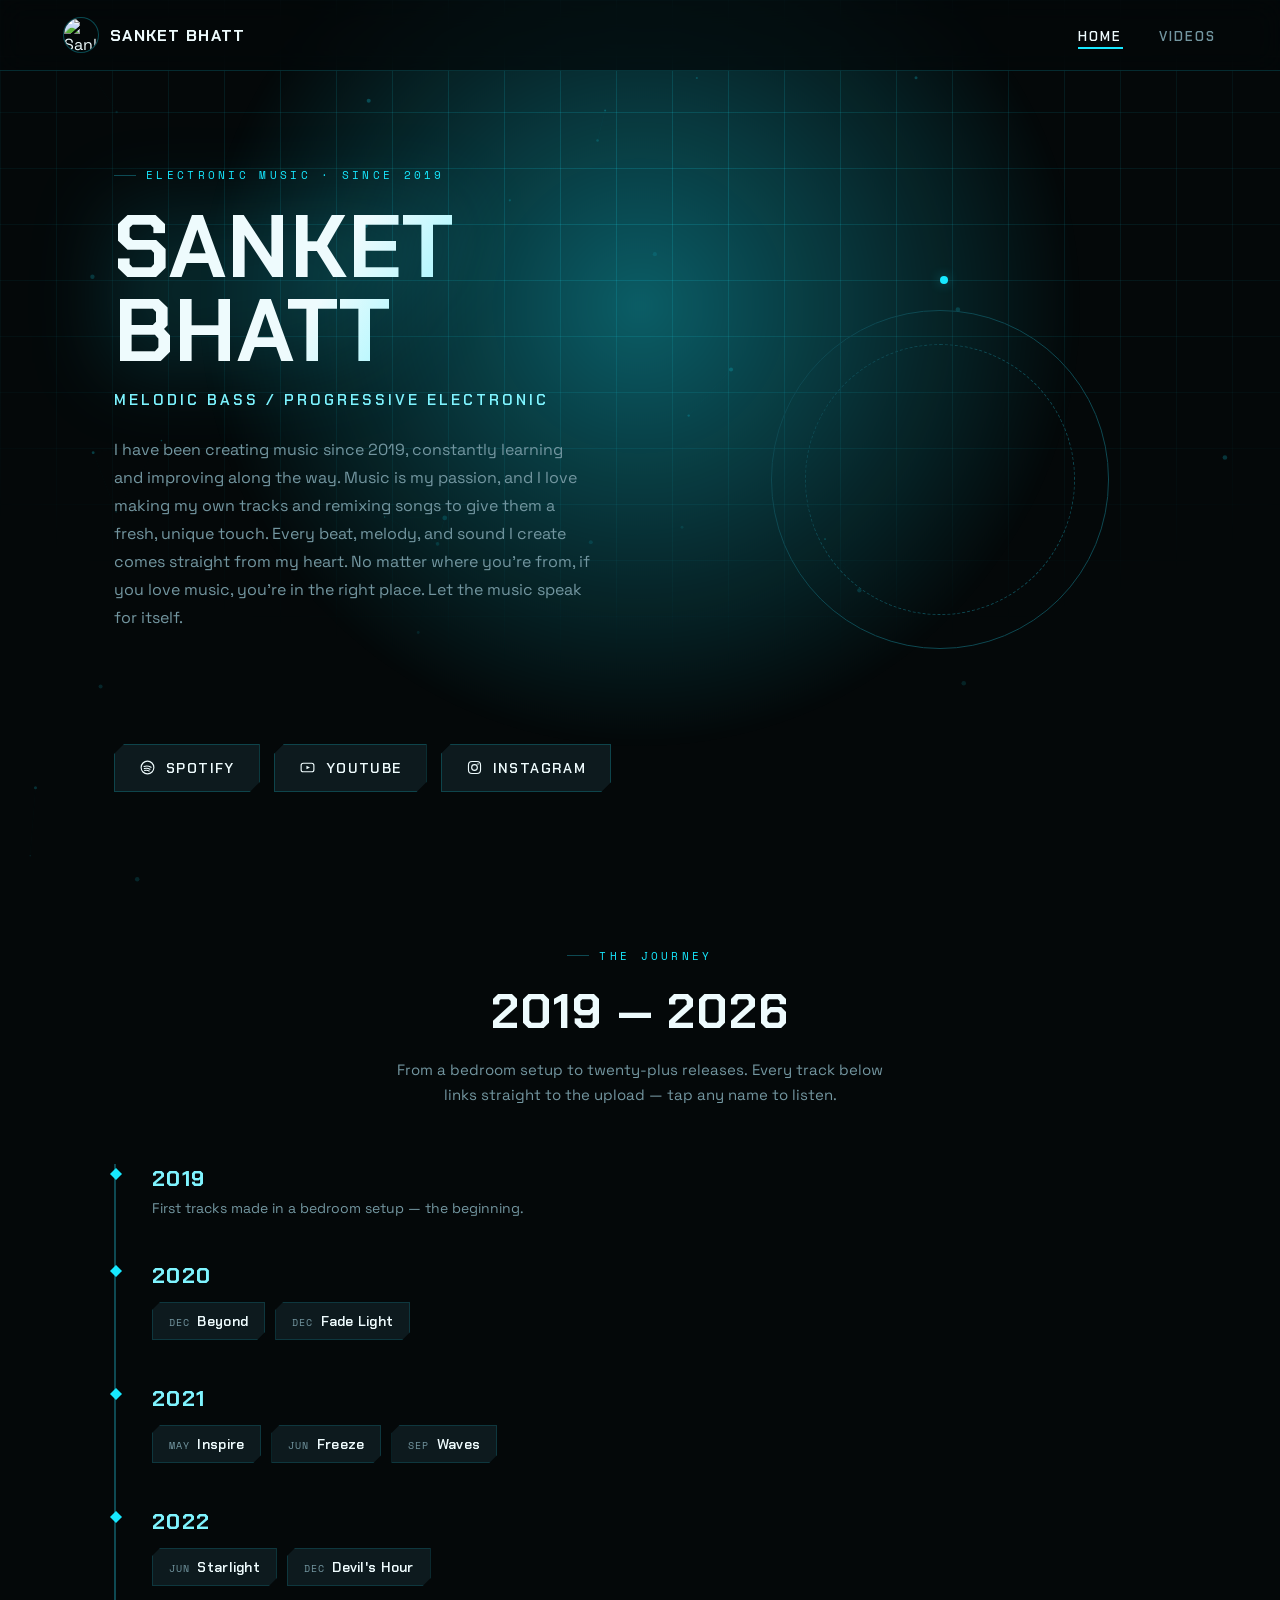
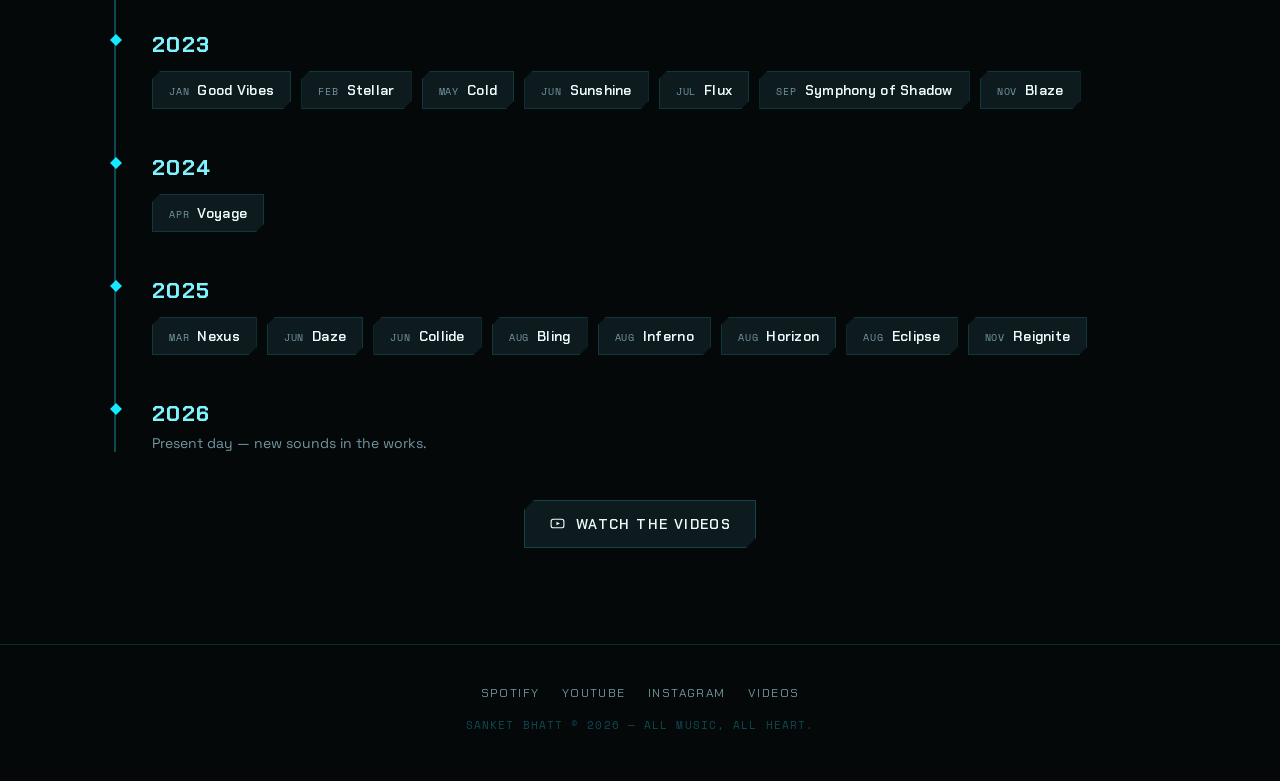
==== index.html @ 95d2f372 "First commit for whole website" ====
<!DOCTYPE html>
<html lang="en">
<head>
<meta charset="UTF-8">
<meta name="viewport" content="width=device-width, initial-scale=1.0">
<title>Sanket Bhatt — Electronic Music</title>
<meta name="description" content="Sanket Bhatt — melodic bass and progressive electronic music since 2019. Listen on Spotify, YouTube and Instagram.">
<link rel="icon" href="assets/badge.webp">
<link rel="preconnect" href="https://fonts.googleapis.com">
<link rel="preconnect" href="https://fonts.gstatic.com" crossorigin>
<link href="https://fonts.googleapis.com/css2?family=Chakra+Petch:wght@500;600;700&family=Space+Grotesk:wght@400;500&family=Space+Mono:wght@400;700&display=swap" rel="stylesheet">
<link rel="stylesheet" href="style.css">
</head>
<body>

<div class="grid-bg"></div>
<div class="glow-top"></div>
<canvas id="ambient-canvas"></canvas>

<nav>
  <a class="nav-brand" href="index.html">
    <img src="assets/badge.webp" alt="Sanket Bhatt">
    <span>Sanket Bhatt</span>
  </a>
  <ul class="nav-links">
    <li><a href="index.html">Home</a></li>
    <li><a href="videos.html">Videos</a></li>
  </ul>
</nav>

<main>

  <section class="hero">
    <div class="hero-left">
      <div class="eyebrow">Electronic Music &middot; Since 2019</div>
      <h1 class="display">Sanket<br>Bhatt</h1>
      <div class="subhead">Melodic Bass / Progressive Electronic</div>
      <p class="bio">I have been creating music since 2019, constantly learning and improving along the way. Music is my passion, and I love making my own tracks and remixing songs to give them a fresh, unique touch. Every beat, melody, and sound I create comes straight from my heart. No matter where you're from, if you love music, you're in the right place. Let the music speak for itself.</p>

      <div class="waveform" id="waveform"></div>

      <div class="platforms">
        <a class="platform-btn" href="https://open.spotify.com/artist/1VACsWTrn2zGETTrijTl0z?si=lRrB42oaTxKC2kicAt6q9Q" target="_blank" rel="noopener">
          <svg viewBox="0 0 24 24" fill="none" stroke="currentColor" stroke-width="1.6"><circle cx="12" cy="12" r="9"/><path d="M7 10.5c3-1 7-.6 10 1.2M7.5 13.5c2.5-.8 5.8-.4 8 .9M8 16.3c2-.6 4.6-.3 6.3.7" stroke-linecap="round"/></svg>
          Spotify
        </a>
        <a class="platform-btn" href="https://www.youtube.com/@Sanket_Bhatt" target="_blank" rel="noopener">
          <svg viewBox="0 0 24 24" fill="none" stroke="currentColor" stroke-width="1.6"><rect x="3" y="6" width="18" height="12" rx="3"/><path d="M10.5 9.5l5 2.5-5 2.5z" fill="currentColor" stroke="none"/></svg>
          YouTube
        </a>
        <a class="platform-btn" href="https://instagram.com/sanket_1225" target="_blank" rel="noopener">
          <svg viewBox="0 0 24 24" fill="none" stroke="currentColor" stroke-width="1.6"><rect x="3.5" y="3.5" width="17" height="17" rx="5"/><circle cx="12" cy="12" r="4"/><circle cx="17" cy="7" r="1" fill="currentColor" stroke="none"/></svg>
          Instagram
        </a>
      </div>
    </div>

    <div class="hero-right">
      <div class="mark-stage">
        <div class="mark-ring r2"></div>
        <div class="mark-ring r3"></div>
        <div class="mark-orbit-dot"></div>
        <img class="mark-img" src="assets/mark.webp" alt="">
      </div>
    </div>
  </section>

  <section class="section" id="journey">
    <div class="section-head reveal">
      <div class="eyebrow">The Journey</div>
      <h2 class="display">2019 — 2026</h2>
      <p>From a bedroom setup to twenty-plus releases. Every track below links straight to the upload — tap any name to listen.</p>
    </div>

    <div class="timeline" id="timeline"></div>

    <div class="timeline-cta reveal">
      <a class="platform-btn" href="videos.html">
        <svg viewBox="0 0 24 24" fill="none" stroke="currentColor" stroke-width="1.6"><rect x="3" y="6" width="18" height="12" rx="3"/><path d="M10.5 9.5l5 2.5-5 2.5z" fill="currentColor" stroke="none"/></svg>
        Watch the videos
      </a>
    </div>
  </section>

</main>

<footer>
  <div class="foot-links">
    <a href="https://open.spotify.com/artist/1VACsWTrn2zGETTrijTl0z?si=lRrB42oaTxKC2kicAt6q9Q" target="_blank" rel="noopener">Spotify</a>
    <a href="https://www.youtube.com/@Sanket_Bhatt" target="_blank" rel="noopener">YouTube</a>
    <a href="https://instagram.com/sanket_1225" target="_blank" rel="noopener">Instagram</a>
    <a href="videos.html">Videos</a>
  </div>
  <div class="copy">Sanket Bhatt &copy; 2026 &mdash; All music, all heart.</div>
</footer>

<script src="script.js"></script>
</body>
</html>
---- style.css ----
:root{
  --bg:#040809;
  --bg-alt:#0a1417;
  --bg-raised:#0d1a1e;
  --cyan:#17e8ff;
  --cyan-2:#7ff4ff;
  --cyan-dim:#0e4952;
  --violet:#7c6bff;
  --text:#eefbfd;
  --text-muted:#7396a0;
  --line:rgba(23,232,255,0.16);
  --glow:rgba(23,232,255,0.38);
  --maxw:1180px;
}
*{box-sizing:border-box; margin:0; padding:0;}
html{scroll-behavior:smooth;}
body{
  background:var(--bg);
  color:var(--text);
  font-family:'Space Grotesk', sans-serif;
  min-height:100vh;
  overflow-x:hidden;
  position:relative;
}
::selection{background:var(--cyan); color:#020506;}
a{color:inherit;}
img{display:block; max-width:100%;}

.display{
  font-family:'Chakra Petch', sans-serif;
  font-weight:700;
  text-transform:uppercase;
}

/* ambient grid */
.grid-bg{
  position:fixed; inset:0; z-index:0; pointer-events:none;
  background-image:
    linear-gradient(var(--line) 1px, transparent 1px),
    linear-gradient(90deg, var(--line) 1px, transparent 1px);
  background-size:56px 56px;
  mask-image:radial-gradient(ellipse 90% 70% at 50% 20%, black 5%, transparent 78%);
}
.glow-top{
  position:fixed; top:-16%; left:50%; transform:translateX(-50%);
  width:1100px; height:900px; max-width:180vw;
  background:radial-gradient(circle, var(--glow) 0%, transparent 62%);
  z-index:0; pointer-events:none; filter:blur(6px);
}

/* ambient canvas fills full width, gives desktop life */
#ambient-canvas{
  position:fixed; inset:0; z-index:0; pointer-events:none;
  width:100%; height:100%;
  opacity:0.55;
}

/* NAV */
nav{
  position:sticky; top:0; z-index:50;
  display:flex; align-items:center; justify-content:space-between;
  padding:18px clamp(20px,5vw,64px);
  background:rgba(4,8,9,0.72);
  backdrop-filter:blur(14px);
  -webkit-backdrop-filter:blur(14px);
  border-bottom:1px solid var(--line);
}
.nav-brand{
  display:flex; align-items:center; gap:12px;
  text-decoration:none;
}
.nav-brand img{ width:34px; height:34px; border-radius:50%; box-shadow:0 0 0 1px rgba(23,232,255,0.3);}
.nav-brand span{
  font-family:'Chakra Petch', sans-serif;
  font-weight:700;
  font-size:16px;
  letter-spacing:0.08em;
  text-transform:uppercase;
}
.nav-links{
  display:flex; gap:clamp(18px,3vw,36px);
  list-style:none;
}
.nav-links a{
  font-family:'Chakra Petch', sans-serif;
  font-weight:600;
  font-size:13px;
  letter-spacing:0.16em;
  text-transform:uppercase;
  text-decoration:none;
  color:var(--text-muted);
  position:relative;
  padding-bottom:4px;
  transition:color 0.2s ease;
}
.nav-links a::after{
  content:'';
  position:absolute; left:0; bottom:0;
  width:0; height:2px;
  background:var(--cyan);
  transition:width 0.25s ease;
}
.nav-links a:hover, .nav-links a.active{ color:var(--text); }
.nav-links a:hover::after, .nav-links a.active::after{ width:100%; }

main{ position:relative; z-index:1; }

/* HERO */
.hero{
  max-width:var(--maxw);
  margin:0 auto;
  padding:clamp(48px,8vw,96px) clamp(20px,5vw,64px) clamp(64px,8vw,100px);
  display:grid;
  grid-template-columns:1.1fr 0.9fr;
  gap:48px;
  align-items:center;
  min-height:78vh;
}
@media (max-width:880px){
  .hero{ grid-template-columns:1fr; text-align:center; min-height:auto; padding-top:56px; }
}

.hero-left{ display:flex; flex-direction:column; }
@media (max-width:880px){ .hero-left{ align-items:center; } }

.eyebrow{
  font-family:'Space Mono', monospace;
  font-size:11px;
  letter-spacing:0.3em;
  text-transform:uppercase;
  color:var(--cyan);
  margin-bottom:22px;
  display:flex; align-items:center; gap:10px;
}
.eyebrow::before{ content:''; width:22px; height:1px; background:var(--cyan-dim); }

.hero-left h1{
  font-family:'Chakra Petch', sans-serif;
  font-weight:700;
  font-size:clamp(46px,7vw,88px);
  letter-spacing:0.01em;
  text-transform:uppercase;
  line-height:0.96;
  background:linear-gradient(120deg, var(--text) 40%, var(--cyan-2) 70%, var(--cyan) 100%);
  -webkit-background-clip:text;
  background-clip:text;
  color:transparent;
  filter:drop-shadow(0 0 44px var(--glow));
}

.hero-left .subhead{
  font-family:'Chakra Petch', sans-serif;
  font-weight:600;
  font-size:15px;
  letter-spacing:0.2em;
  text-transform:uppercase;
  color:var(--cyan-2);
  margin-top:16px;
}

.hero-left .bio{
  margin-top:26px;
  font-size:16px;
  line-height:1.75;
  color:var(--text-muted);
  max-width:480px;
}
@media (max-width:880px){ .hero-left .bio{ max-width:520px; } }

.waveform{
  display:flex; align-items:center; gap:4px;
  height:44px; margin:36px 0 4px;
}
@media (max-width:880px){ .waveform{ justify-content:center; } }
.waveform span{
  display:block; width:3px; border-radius:2px;
  background:linear-gradient(180deg, var(--cyan-2), var(--cyan-dim));
  animation:bounce 1.4s ease-in-out infinite;
}
@keyframes bounce{
  0%,100%{ height:6px; opacity:0.45; }
  50%{ height:44px; opacity:1; }
}

.platforms{
  display:flex; flex-wrap:wrap; gap:14px; margin-top:28px;
}
@media (max-width:880px){ .platforms{ justify-content:center; } }
.platform-btn{
  display:flex; align-items:center; gap:10px;
  padding:14px 24px;
  background:var(--bg-raised);
  border:1px solid rgba(23,232,255,0.2);
  color:var(--text);
  text-decoration:none;
  font-family:'Chakra Petch', sans-serif;
  font-weight:600;
  font-size:14px;
  letter-spacing:0.1em;
  text-transform:uppercase;
  clip-path:polygon(10px 0, 100% 0, 100% calc(100% - 10px), calc(100% - 10px) 100%, 0 100%, 0 10px);
  transition:background 0.25s ease, border-color 0.25s ease, transform 0.25s ease, box-shadow 0.25s ease;
}
.platform-btn svg{ width:17px; height:17px; flex-shrink:0; }
.platform-btn:hover{
  background:rgba(23,232,255,0.1);
  border-color:var(--cyan);
  transform:translateY(-2px);
  box-shadow:0 10px 28px -10px var(--glow);
}

/* hero right: animated mark stage */
.hero-right{
  position:relative;
  display:flex; align-items:center; justify-content:center;
  min-height:380px;
}
@media (max-width:880px){ .hero-right{ min-height:220px; margin-top:8px; } }
.mark-stage{
  position:relative;
  width:min(420px, 90%);
  aspect-ratio:1/1;
  display:flex; align-items:center; justify-content:center;
}
.mark-ring{
  position:absolute; inset:0;
  border-radius:50%;
  border:1px solid var(--cyan-dim);
}
.mark-ring.r2{ inset:34px; animation:spin-slow 40s linear infinite; }
.mark-ring.r3{ inset:68px; animation:spin-slow-rev 60s linear infinite; border-style:dashed; }
@keyframes spin-slow{ to{ transform:rotate(360deg); } }
@keyframes spin-slow-rev{ to{ transform:rotate(-360deg); } }
.mark-img{
  width:56%;
  filter:drop-shadow(0 0 32px var(--glow));
  transition:transform 0.15s ease-out;
  position:relative; z-index:2;
}
.mark-orbit-dot{
  position:absolute; width:8px; height:8px; border-radius:50%;
  background:var(--cyan); box-shadow:0 0 12px var(--glow);
  top:0; left:50%;
  animation:orbit 8s linear infinite;
}
@keyframes orbit{
  from{ transform:rotate(0deg) translateX(200px) rotate(0deg); }
  to{ transform:rotate(360deg) translateX(200px) rotate(-360deg); }
}
@media (max-width:880px){ .mark-orbit-dot{ animation:orbit-sm 8s linear infinite; } }
@keyframes orbit-sm{
  from{ transform:rotate(0deg) translateX(120px) rotate(0deg); }
  to{ transform:rotate(360deg) translateX(120px) rotate(-360deg); }
}

/* SECTION shared */
.section{
  max-width:var(--maxw);
  margin:0 auto;
  padding:56px clamp(20px,5vw,64px) 96px;
}
.section-head{
  display:flex; flex-direction:column; align-items:center;
  text-align:center;
  margin-bottom:56px;
}
.section-head .eyebrow{ margin-bottom:16px; justify-content:center; }
.section-head h2{
  font-family:'Chakra Petch', sans-serif;
  font-weight:700;
  font-size:clamp(30px,5vw,48px);
  text-transform:uppercase;
  letter-spacing:0.02em;
}
.section-head p{
  margin-top:14px;
  color:var(--text-muted);
  max-width:520px;
  font-size:15px;
  line-height:1.7;
}

.reveal{
  opacity:0; transform:translateY(24px);
  transition:opacity 0.7s ease, transform 0.7s ease;
}
.reveal.in-view{ opacity:1; transform:translateY(0); }

/* TIMELINE */
.timeline{
  position:relative;
  padding-left:28px;
  border-left:2px solid var(--cyan-dim);
}
@media (min-width:640px){ .timeline{ padding-left:36px; } }

.timeline-year{
  position:relative;
  margin-bottom:44px;
}
.timeline-year:last-child{ margin-bottom:0; }
.timeline-year::before{
  content:'';
  position:absolute;
  left:-34px; top:4px;
  width:12px; height:12px;
  background:var(--cyan);
  clip-path:polygon(50% 0, 100% 50%, 50% 100%, 0 50%);
  box-shadow:0 0 14px var(--glow);
}
@media (min-width:640px){ .timeline-year::before{ left:-42px; } }

.timeline-year h3{
  font-family:'Chakra Petch', sans-serif;
  font-weight:700;
  font-size:22px;
  letter-spacing:0.06em;
  color:var(--cyan-2);
  margin-bottom:6px;
}
.timeline-year .milestone{
  color:var(--text-muted);
  font-size:14px;
  font-style:normal;
}
.song-row{
  display:flex; flex-wrap:wrap; gap:10px;
  margin-top:12px;
}
.song-chip{
  display:inline-flex; align-items:baseline; gap:8px;
  padding:9px 16px;
  background:var(--bg-raised);
  border:1px solid rgba(23,232,255,0.14);
  text-decoration:none;
  color:var(--text);
  font-size:14px;
  clip-path:polygon(8px 0, 100% 0, 100% calc(100% - 8px), calc(100% - 8px) 100%, 0 100%, 0 8px);
  transition:border-color 0.2s ease, background 0.2s ease, transform 0.2s ease;
}
.song-chip .month{
  font-family:'Space Mono', monospace;
  font-size:10px;
  letter-spacing:0.08em;
  color:var(--text-muted);
  text-transform:uppercase;
}
.song-chip .name{
  font-family:'Chakra Petch', sans-serif;
  font-weight:600;
  letter-spacing:0.02em;
}
.song-chip:hover{
  border-color:var(--cyan);
  background:rgba(23,232,255,0.08);
  transform:translateY(-2px);
}

.timeline-cta{
  margin-top:48px;
  display:flex; justify-content:center;
}

/* VIDEO GRID */
.video-grid{
  display:grid;
  grid-template-columns:repeat(auto-fill, minmax(260px, 1fr));
  gap:22px;
}
.video-card{
  text-decoration:none;
  color:var(--text);
  background:var(--bg-raised);
  border:1px solid rgba(23,232,255,0.12);
  overflow:hidden;
  transition:border-color 0.25s ease, transform 0.25s ease, box-shadow 0.25s ease;
  display:flex; flex-direction:column;
}
.video-card:hover{
  border-color:var(--cyan);
  transform:translateY(-4px);
  box-shadow:0 14px 34px -14px var(--glow);
}
.thumb-wrap{
  position:relative;
  aspect-ratio:16/9;
  overflow:hidden;
  background:#000;
}
.thumb-wrap img{
  width:100%; height:100%; object-fit:cover;
  transition:transform 0.4s ease, filter 0.4s ease;
  filter:saturate(0.85) brightness(0.85);
}
.video-card:hover .thumb-wrap img{
  transform:scale(1.06);
  filter:saturate(1.05) brightness(0.95);
}
.thumb-wrap::after{
  content:'';
  position:absolute; inset:0;
  background:linear-gradient(180deg, transparent 55%, rgba(4,8,9,0.85) 100%);
}
.play-badge{
  position:absolute; z-index:2;
  top:50%; left:50%; transform:translate(-50%,-50%);
  width:52px; height:52px;
  border-radius:50%;
  background:rgba(4,8,9,0.55);
  border:1px solid var(--cyan);
  display:flex; align-items:center; justify-content:center;
  backdrop-filter:blur(4px);
  transition:transform 0.25s ease, background 0.25s ease;
}
.video-card:hover .play-badge{ transform:translate(-50%,-50%) scale(1.1); background:rgba(23,232,255,0.18); }
.play-badge svg{ width:16px; height:16px; margin-left:2px; }
.video-meta{
  padding:16px 18px 18px;
}
.video-meta .name{
  font-family:'Chakra Petch', sans-serif;
  font-weight:600;
  font-size:16px;
  letter-spacing:0.02em;
}
.video-meta .date{
  margin-top:4px;
  font-family:'Space Mono', monospace;
  font-size:11px;
  letter-spacing:0.08em;
  text-transform:uppercase;
  color:var(--text-muted);
}

footer{
  position:relative; z-index:1;
  text-align:center;
  padding:40px 24px 48px;
  border-top:1px solid var(--line);
}
footer .foot-links{
  display:flex; justify-content:center; gap:22px; margin-bottom:16px;
  flex-wrap:wrap;
}
footer a{
  font-family:'Chakra Petch', sans-serif;
  font-size:12px;
  letter-spacing:0.12em;
  text-transform:uppercase;
  text-decoration:none;
  color:var(--text-muted);
  transition:color 0.2s ease;
}
footer a:hover{ color:var(--cyan); }
footer .copy{
  font-family:'Space Mono', monospace;
  font-size:11px;
  letter-spacing:0.1em;
  text-transform:uppercase;
  color:var(--cyan-dim);
}

@media (prefers-reduced-motion: reduce){
  *{ animation:none !important; transition:none !important; }
}
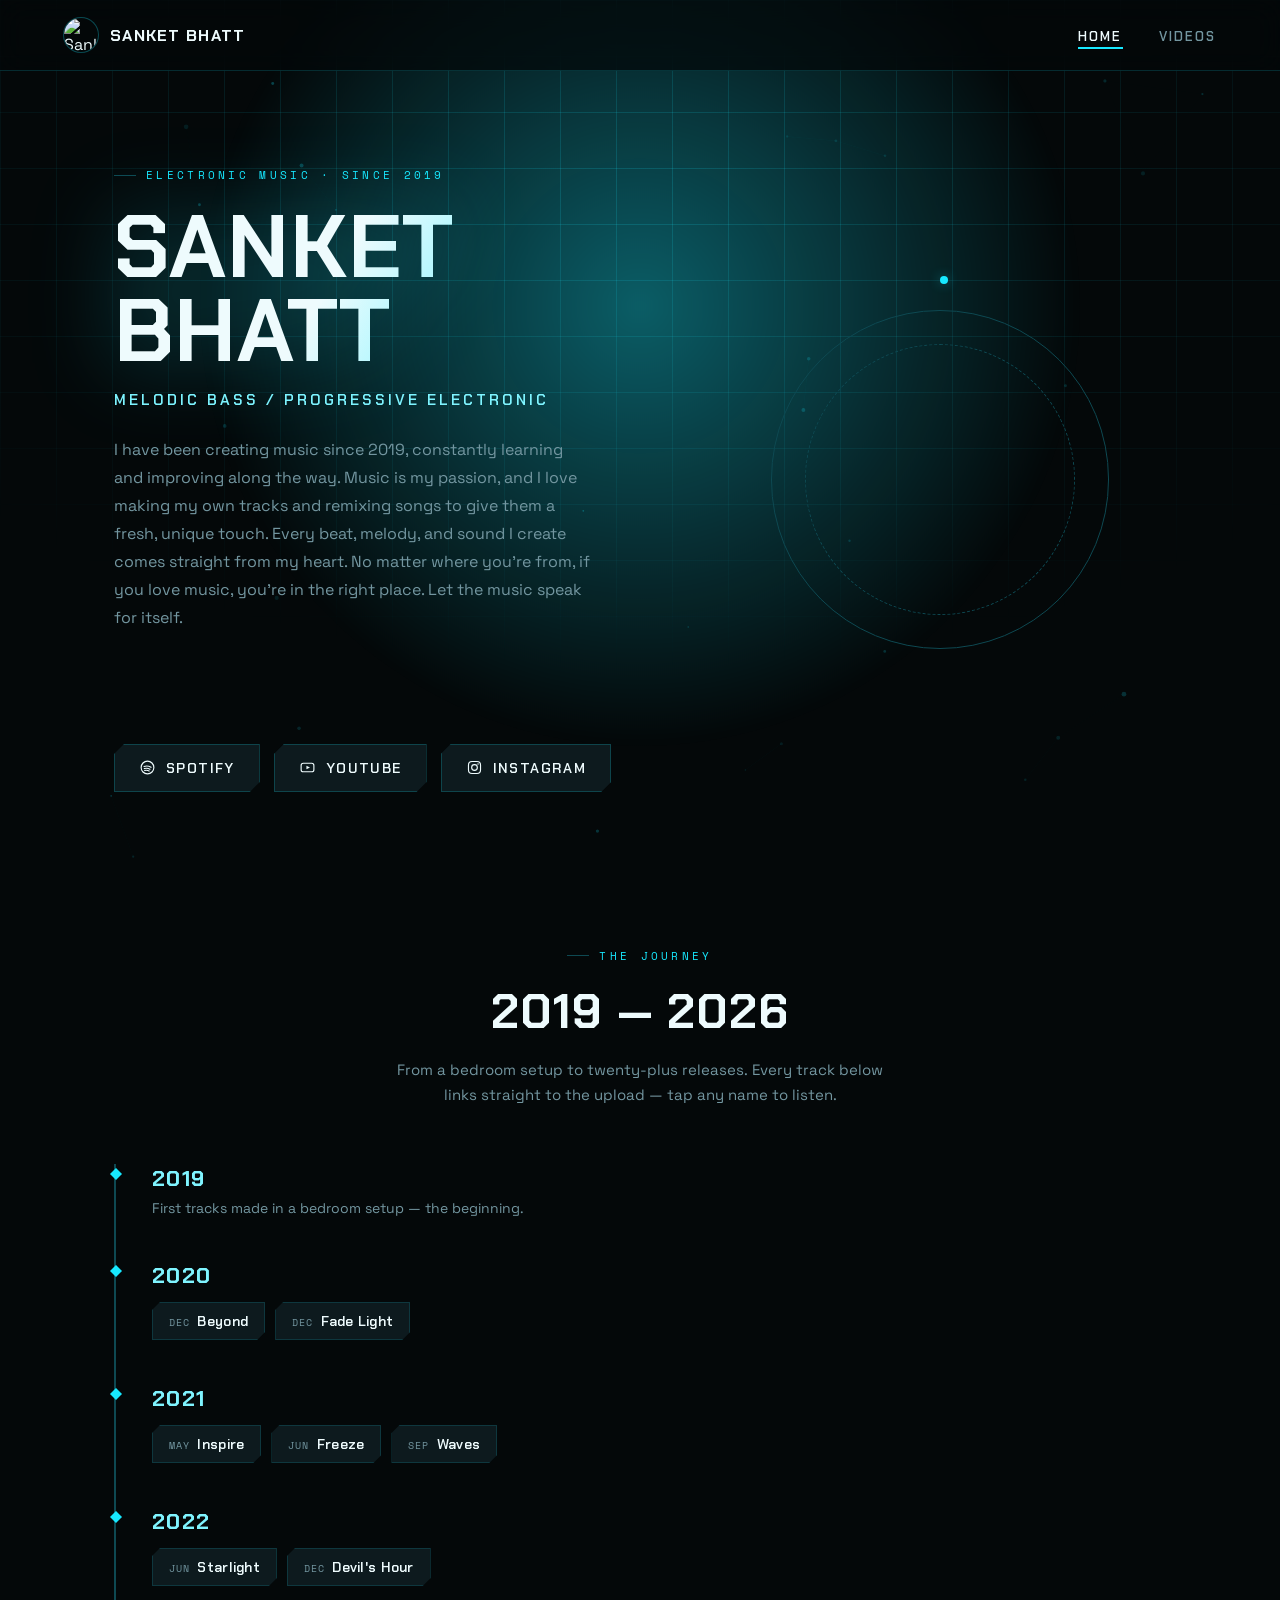
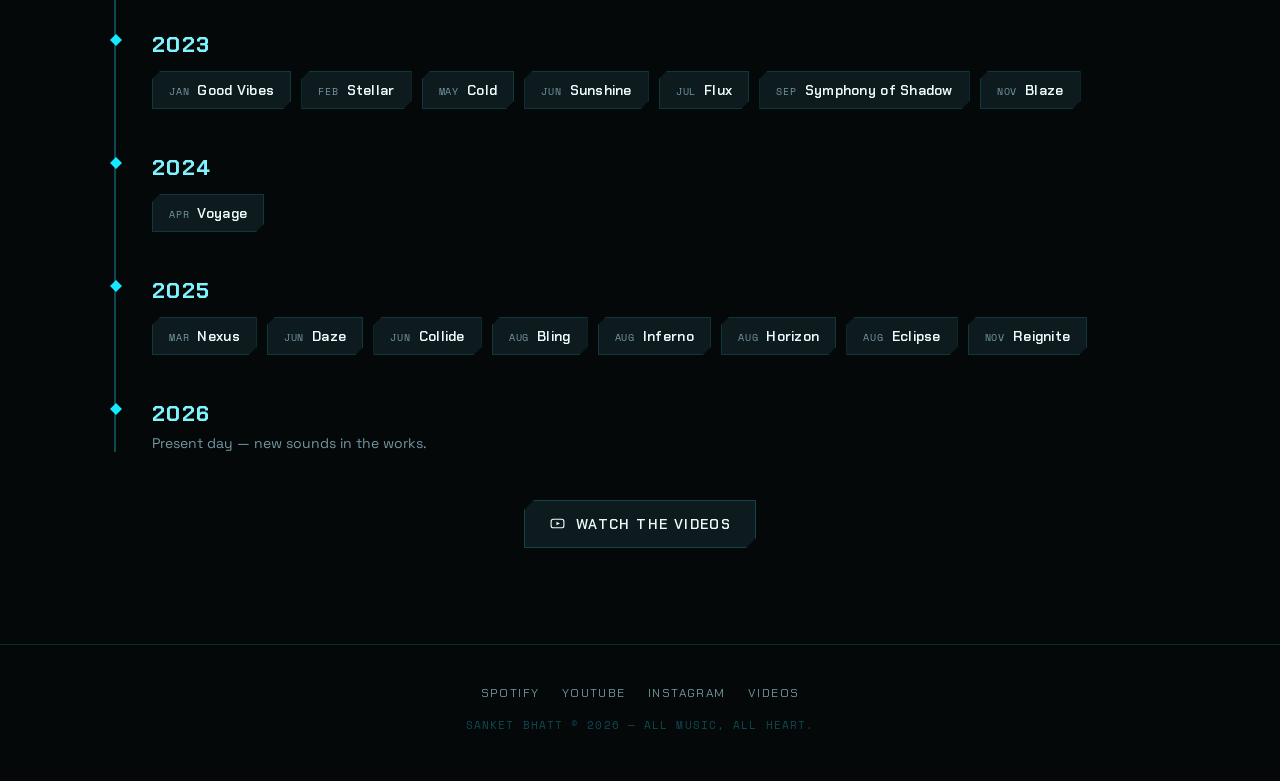
==== commit a896e892: "Update favicon link in index.html" ====
--- a/index.html
+++ b/index.html
@@ -5,7 +5,7 @@
 <meta name="viewport" content="width=device-width, initial-scale=1.0">
 <title>Sanket Bhatt — Electronic Music</title>
 <meta name="description" content="Sanket Bhatt — melodic bass and progressive electronic music since 2019. Listen on Spotify, YouTube and Instagram.">
-<link rel="icon" href="assets/badge.webp">
+<link rel="icon" href="badge.webp">
 <link rel="preconnect" href="https://fonts.googleapis.com">
 <link rel="preconnect" href="https://fonts.gstatic.com" crossorigin>
 <link href="https://fonts.googleapis.com/css2?family=Chakra+Petch:wght@500;600;700&family=Space+Grotesk:wght@400;500&family=Space+Mono:wght@400;700&display=swap" rel="stylesheet">
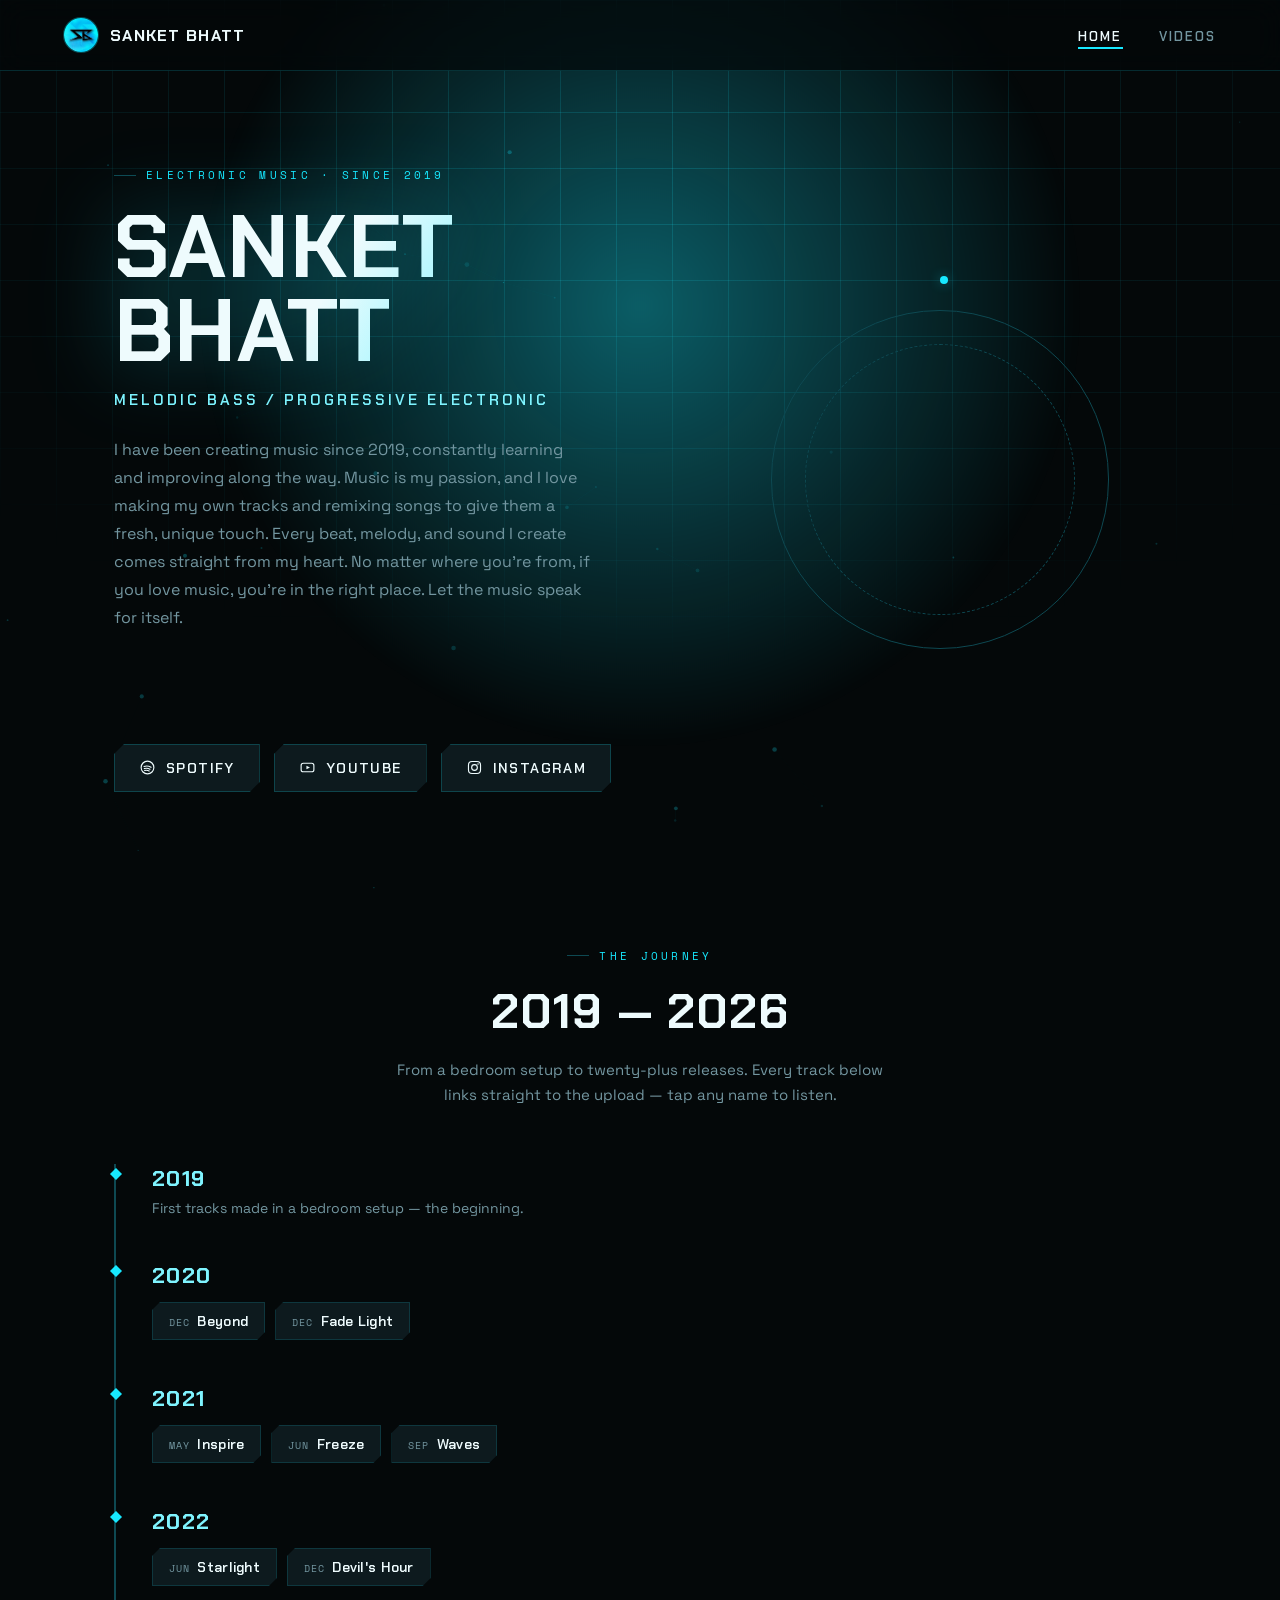
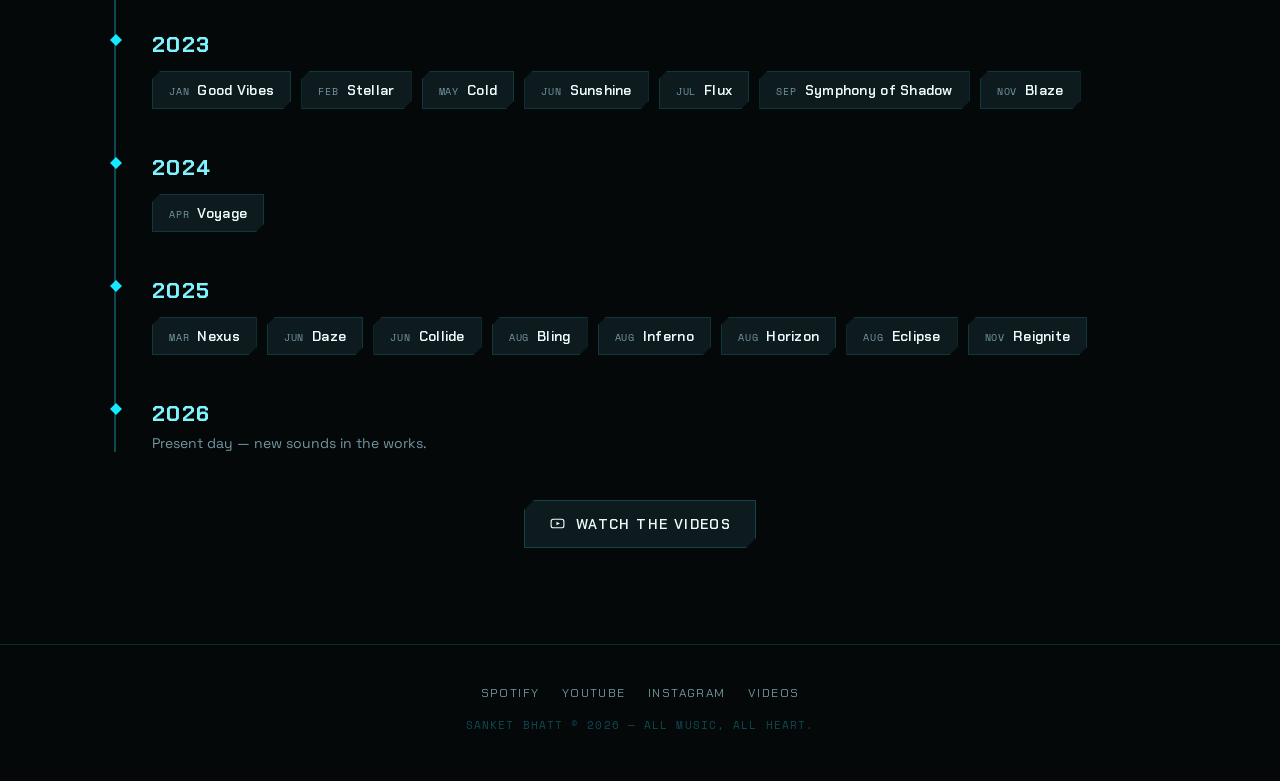
==== commit ea0f3c4f: "Update badge image source in navigation" ====
--- a/index.html
+++ b/index.html
@@ -19,7 +19,7 @@
 
 <nav>
   <a class="nav-brand" href="index.html">
-    <img src="assets/badge.webp" alt="Sanket Bhatt">
+    <img src="badge.webp" alt="Sanket Bhatt">
     <span>Sanket Bhatt</span>
   </a>
   <ul class="nav-links">
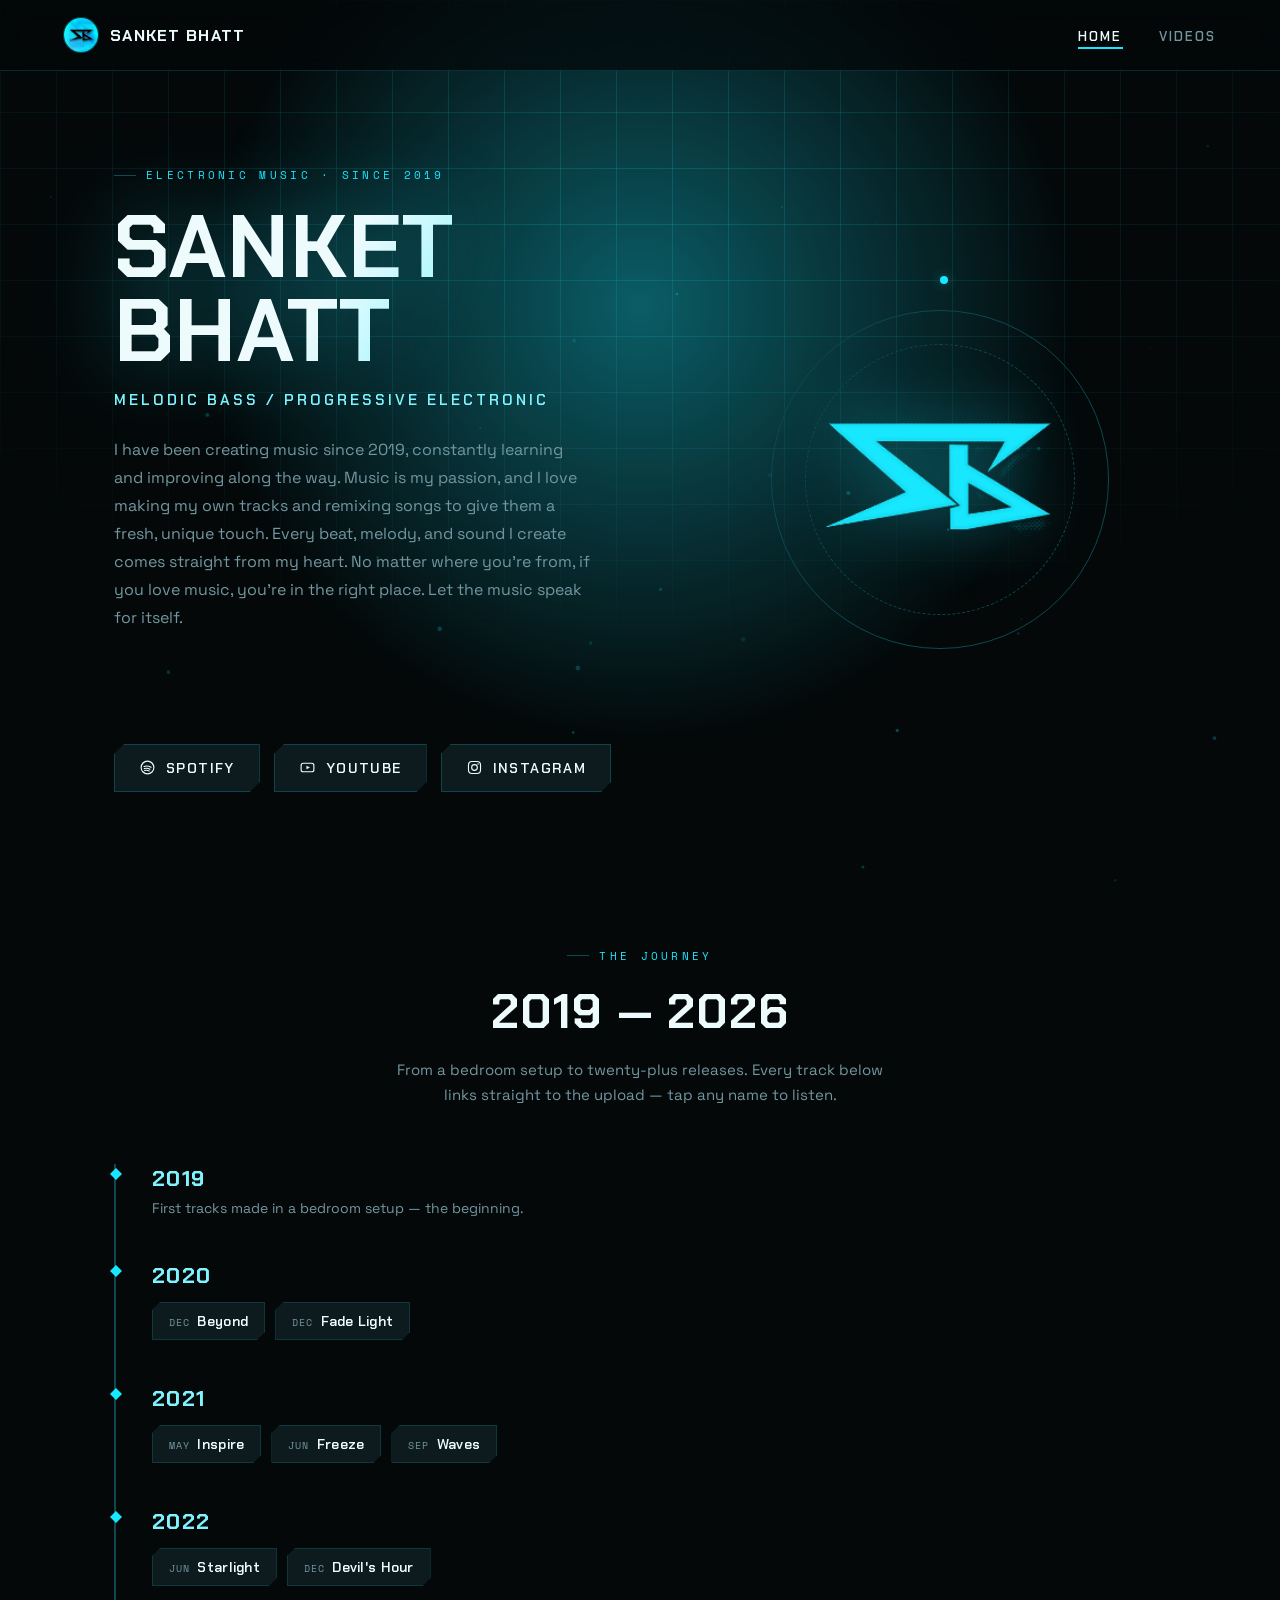
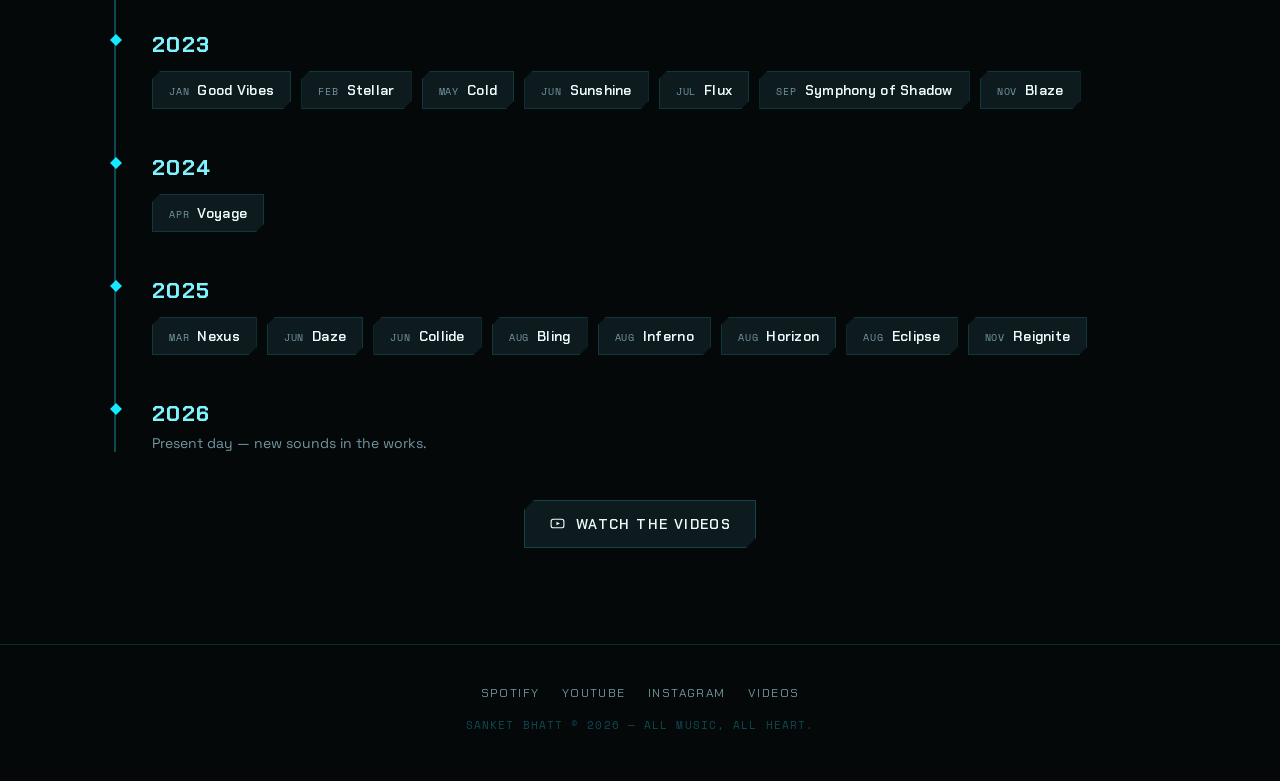
==== commit 9183de2e: "Update image source in index.html" ====
--- a/index.html
+++ b/index.html
@@ -60,7 +60,7 @@
         <div class="mark-ring r2"></div>
         <div class="mark-ring r3"></div>
         <div class="mark-orbit-dot"></div>
-        <img class="mark-img" src="assets/mark.webp" alt="">
+        <img class="mark-img" src="mark.webp" alt="">
       </div>
     </div>
   </section>
